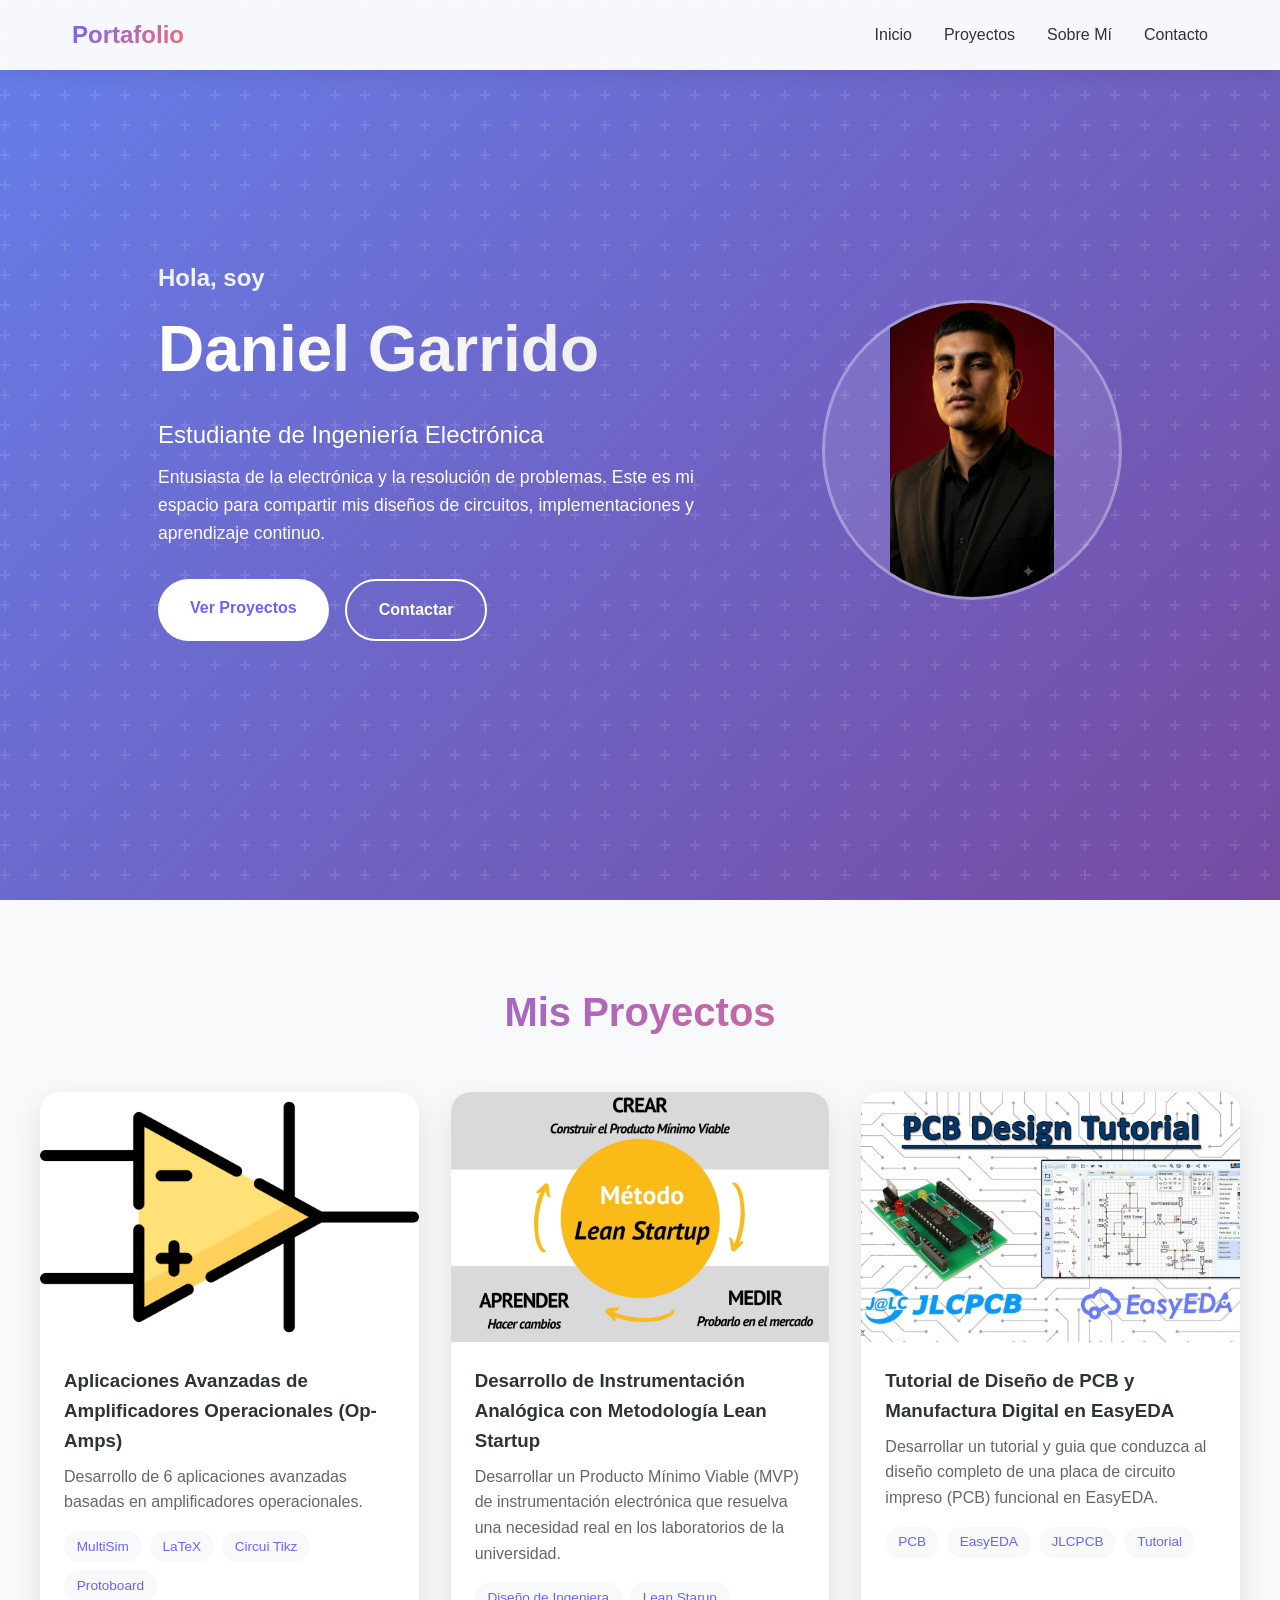
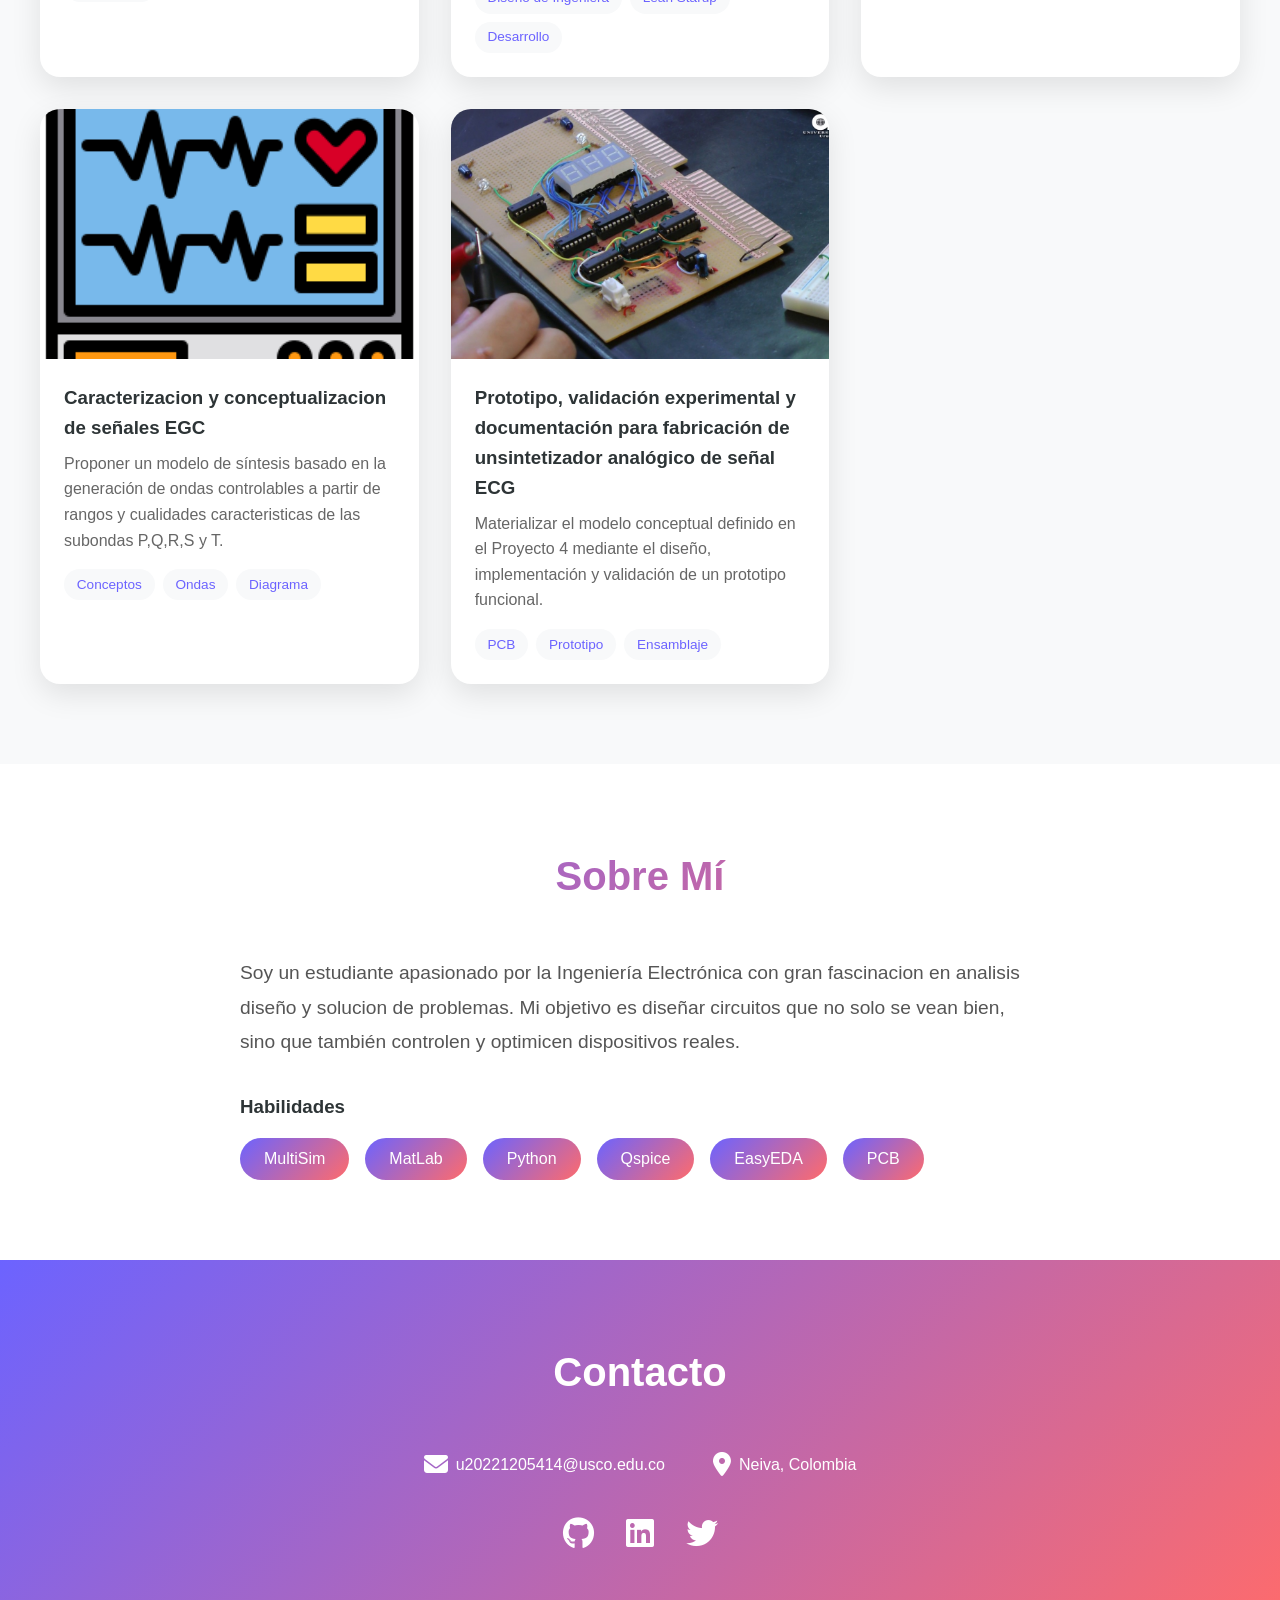
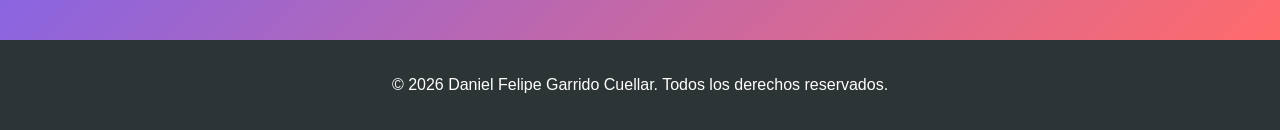
==== index.html @ 10501ffd "Update index.html" ====
<!DOCTYPE html>
<html lang="es">
<head>
    <meta charset="UTF-8">
    <meta name="viewport" content="width=device-width, initial-scale=1.0">
    <title>Mi Portafolio | Diseñador & Desarrollador</title>
    <link rel="stylesheet" href="styles.css">
    <link rel="stylesheet" href="https://cdnjs.cloudflare.com/ajax/libs/font-awesome/6.4.0/css/all.min.css">
</head>
<body>
    <!-- Navegación -->
    <nav class="navbar">
        <div class="nav-container">
            <a href="#" class="nav-logo">Portafolio</a>
            <ul class="nav-menu">
                <li><a href="#inicio">Inicio</a></li>
                <li><a href="#proyectos">Proyectos</a></li>
                <li><a href="#sobre-mi">Sobre Mí</a></li>
                <li><a href="#contacto">Contacto</a></li>
            </ul>
        </div>
    </nav>

    <!-- Hero Section -->
    <section id="inicio" class="hero">
        <div class="hero-content">
            <h1 class="hero-title">
                <span class="greeting">Hola, soy</span>
                <span class="name">Daniel Garrido</span>
            </h1>
            <p class="hero-subtitle">
                Estudiante de Ingeniería Electrónica
            </p>
            <p class="hero-description">
                Entusiasta de la electrónica y la resolución de problemas. 
                Este es mi espacio para compartir mis diseños de circuitos, implementaciones y aprendizaje continuo.
            </p>
            <div class="hero-buttons">
                <a href="#proyectos" class="btn btn-primary">Ver Proyectos</a>
                <a href="#contacto" class="btn btn-secondary">Contactar</a>
            </div>
        </div>
        <div class="hero-image">
            <div class="image-placeholder" style="overflow: hidden;">
                <img src="assets/img/yo.png" alt="Mi foto de perfil" style="width: 100%; height: 100%; object-fit: contain;">
            </div>
        </div>
    </section>

    <!-- Proyectos -->
    <section id="proyectos" class="projects">
        <h2 class="section-title">Mis Proyectos</h2>
        <div class="projects-grid" id="projectsGrid">
            <!-- Proyecto 1 -->
            <div class="project-card">
                <div class="project-image">
                    <img src="assets/img/1.png" alt="Proyecto 1">
                    <div class="project-overlay">
                        <a href="#" class="project-link">
                            <i class="fas fa-external-link-alt"></i> Ver Proyecto
                        </a>
                    </div>
                </div>
                <div class="project-info">
                    <h3>Aplicaciones Avanzadas de Amplificadores Operacionales (Op-Amps)</h3>
                    <p>Desarrollo de 6 aplicaciones avanzadas basadas en amplificadores operacionales.</p>
                    <div class="project-tags">
                        <span>MultiSim</span>
                        <span>LaTeX</span>
                        <span>Circui Tikz</span>
                        <span>Protoboard</span>
                    </div>
                </div>
            </div>

            <!-- Proyecto 2 -->
            <div class="project-card">
                <div class="project-image">
                    <img src="assets/img/Infografía-fases-metodología-Lean-Startup.jpg" alt="Proyecto 2">
                    <div class="project-overlay">
                        <a href="#" class="project-link">
                            <i class="fas fa-external-link-alt"></i> Ver Proyecto
                        </a>
                    </div>
                </div>
                <div class="project-info">
                    <h3>Desarrollo de Instrumentación Analógica con Metodología Lean Startup</h3>
                    <p>Desarrollar un Producto Mínimo Viable (MVP) de instrumentación electrónica que resuelva 
                        una necesidad real en los laboratorios de la universidad.</p>
                    <div class="project-tags">
                        <span>Diseño de Ingeniera</span>
                        <span>Lean Starup</span>
                        <span>Desarrollo</span>
                    </div>
                </div>
            </div>

            <!-- Proyecto 3 -->
            <div class="project-card">
                <div class="project-image">
                    <img src="assets/img/bsyBauyhPTgZOYhM73vVDZG7pu7goS31K8wdDaar.jpg" alt="Proyecto 3">
                    <div class="project-overlay">
                        <a href="#" class="project-link">
                            <i class="fas fa-external-link-alt"></i> Ver Proyecto
                        </a>
                    </div>
                </div>
                <div class="project-info">
                    <h3>Tutorial de Diseño de PCB y Manufactura Digital en EasyEDA</h3>
                    <p>Desarrollar un tutorial y guia que conduzca al diseño
                        completo de una placa de circuito impreso (PCB) funcional en EasyEDA.</p>
                    <div class="project-tags">
                        <span>PCB</span>
                        <span>EasyEDA</span>
                        <span>JLCPCB</span>
                        <span>Tutorial</span>
                    </div>
                </div>
            </div>

            <!-- Proyecto 4 -->
            <div class="project-card">
                <div class="project-image">
                    <img src="assets/img/4.png" alt="Proyecto 4">
                    <div class="project-overlay">
                        <a href="#" class="project-link">
                            <i class="fas fa-external-link-alt"></i> Ver Proyecto
                        </a>
                    </div>
                </div>
                <div class="project-info">
                    <h3>Caracterizacion y conceptualizacion de señales EGC</h3>
                    <p>Proponer un modelo de síntesis basado en la generación de ondas controlables
                    a partir de rangos y cualidades caracteristicas de las subondas P,Q,R,S y T.</p>
                    <div class="project-tags">
                        <span>Conceptos</span>
                        <span>Ondas</span>
                        <span>Diagrama</span>
                    </div>
                </div>
            </div>

            <!-- Proyecto 5 -->
            <div class="project-card">
                <div class="project-image">
                    <img src="assets/img/maxresdefault.jpg" alt="Proyecto 5">
                    <div class="project-overlay">
                        <a href="#" class="project-link">
                            <i class="fas fa-external-link-alt"></i> Ver Proyecto
                        </a>
                    </div>
                </div>
                <div class="project-info">
                    <h3>Prototipo, validación experimental y documentación para 
                        fabricación de unsintetizador analógico de señal ECG</h3>
                    <p>Materializar el modelo conceptual definido en el Proyecto 4 mediante el 
                        diseño, implementación y validación de un prototipo funcional.</p>
                    <div class="project-tags">
                        <span>PCB</span>
                        <span>Prototipo</span>
                        <span>Ensamblaje</span>
                    </div>
                </div>
            </div>
            
        </div>
    </section>

    <!-- Sobre Mí -->
    <section id="sobre-mi" class="about">
        <h2 class="section-title">Sobre Mí</h2>
        <div class="about-content">
            <div class="about-text">
                <p>
                    Soy un estudiante apasionado por la Ingeniería Electrónica con gran fascinacion en analisis
                    diseño y solucion de problemas. Mi objetivo es diseñar circuitos que no solo se 
                    vean bien, sino que también controlen y optimicen dispositivos reales.
                </p>
                <div class="skills">
                    <h3>Habilidades</h3>
                    <div class="skill-tags">
                        <span>MultiSim</span>
                        <span>MatLab</span>
                        <span>Python</span>
                        <span>Qspice</span>
                        <span>EasyEDA</span>
                        <span>PCB</span>
                    </div>
                </div>
            </div>
        </div>
    </section>

    <!-- Contacto -->
    <section id="contacto" class="contact">
        <h2 class="section-title">Contacto</h2>
        <div class="contact-content">
            <div class="contact-info">
                <div class="contact-item">
                    <i class="fas fa-envelope"></i>
                    <span>u20221205414@usco.edu.co</span>
                </div>
                <div class="contact-item">
                    <i class="fas fa-map-marker-alt"></i>
                    <span>Neiva, Colombia</span>
                </div>
            </div>
            <div class="social-links">
                <a href="#" class="social-link"><i class="fab fa-github"></i></a>
                <a href="#" class="social-link"><i class="fab fa-linkedin"></i></a>
                <a href="#" class="social-link"><i class="fab fa-twitter"></i></a>
            </div>
        </div>
    </section>

    <!-- Footer -->
    <footer>
        <p>&copy; 2026 Daniel Felipe Garrido Cuellar. Todos los derechos reservados.</p>
    </footer>

    <script src="script.js"></script>
</body>
</html>
---- styles.css ----
* {
    margin: 0;
    padding: 0;
    box-sizing: border-box;
}

:root {
    --primary-color: #6c63ff;
    --secondary-color: #ff6b6b;
    --dark-color: #2d3436;
    --light-color: #f8f9fa;
    --gradient: linear-gradient(135deg, #6c63ff 0%, #ff6b6b 100%);
}

body {
    font-family: 'Segoe UI', Tahoma, Geneva, Verdana, sans-serif;
    line-height: 1.6;
    color: var(--dark-color);
    overflow-x: hidden;
}

/* Navegación */
.navbar {
    position: fixed;
    top: 0;
    width: 100%;
    background: rgba(255, 255, 255, 0.95);
    backdrop-filter: blur(10px);
    box-shadow: 0 2px 20px rgba(0, 0, 0, 0.1);
    z-index: 1000;
    transition: all 0.3s ease;
}

.nav-container {
    max-width: 1200px;
    margin: 0 auto;
    padding: 1rem 2rem;
    display: flex;
    justify-content: space-between;
    align-items: center;
}

.nav-logo {
    font-size: 1.5rem;
    font-weight: bold;
    background: var(--gradient);
    -webkit-background-clip: text;
    -webkit-text-fill-color: transparent;
    text-decoration: none;
}

.nav-menu {
    display: flex;
    list-style: none;
    gap: 2rem;
}

.nav-menu a {
    text-decoration: none;
    color: var(--dark-color);
    font-weight: 500;
    position: relative;
    transition: color 0.3s ease;
}

.nav-menu a::after {
    content: '';
    position: absolute;
    bottom: -5px;
    left: 0;
    width: 0;
    height: 2px;
    background: var(--gradient);
    transition: width 0.3s ease;
}

.nav-menu a:hover {
    color: var(--primary-color);
}

.nav-menu a:hover::after {
    width: 100%;
}

/* Hero Section */
.hero {
    min-height: 100vh;
    display: flex;
    align-items: center;
    justify-content: center;
    background: linear-gradient(135deg, #667eea 0%, #764ba2 100%);
    padding: 2rem;
    position: relative;
    overflow: hidden;
}

.hero::before {
    content: '';
    position: absolute;
    top: 0;
    left: 0;
    right: 0;
    bottom: 0;
    background: url("data:image/svg+xml,%3Csvg width='60' height='60' viewBox='0 0 60 60' xmlns='http://www.w3.org/2000/svg'%3E%3Cg fill='none' fill-rule='evenodd'%3E%3Cg fill='%23ffffff' fill-opacity='0.1'%3E%3Cpath d='M36 34v-4h-2v4h-4v2h4v4h2v-4h4v-2h-4zm0-30V0h-2v4h-4v2h4v4h2V6h4V4h-4zM6 34v-4H4v4H0v2h4v4h2v-4h4v-2H6zM6 4V0H4v4H0v2h4v4h2V6h4V4H6z'/%3E%3C/g%3E%3C/g%3E%3C/svg%3E");
}

.hero-content {
    color: white;
    max-width: 600px;
    position: relative;
    z-index: 1;
}

.hero-title {
    font-size: 4rem;
    margin-bottom: 1rem;
    animation: fadeInUp 1s ease;
}

.greeting {
    display: block;
    font-size: 1.5rem;
    opacity: 0.9;
}

.name {
    background: linear-gradient(to right, #fff, #f0f0f0);
    -webkit-background-clip: text;
    -webkit-text-fill-color: transparent;
    font-weight: bold;
}

.hero-subtitle {
    font-size: 1.5rem;
    margin-bottom: 0.5rem;
    animation: fadeInUp 1s ease 0.2s both;
}

.hero-description {
    font-size: 1.1rem;
    opacity: 0.9;
    margin-bottom: 2rem;
    animation: fadeInUp 1s ease 0.4s both;
}

.hero-buttons {
    display: flex;
    gap: 1rem;
    animation: fadeInUp 1s ease 0.6s both;
}

.btn {
    padding: 1rem 2rem;
    border-radius: 50px;
    text-decoration: none;
    font-weight: bold;
    transition: all 0.3s ease;
    position: relative;
    overflow: hidden;
}

.btn-primary {
    background: white;
    color: var(--primary-color);
}

.btn-primary:hover {
    transform: translateY(-3px);
    box-shadow: 0 10px 20px rgba(0, 0, 0, 0.2);
}

.btn-secondary {
    background: transparent;
    color: white;
    border: 2px solid white;
}

.btn-secondary:hover {
    background: white;
    color: var(--primary-color);
    transform: translateY(-3px);
}

.hero-image {
    margin-left: 4rem;
    position: relative;
    z-index: 1;
}

.image-placeholder {
    width: 300px;
    height: 300px;
    border-radius: 50%;
    background: rgba(255, 255, 255, 0.1);
    display: flex;
    align-items: center;
    justify-content: center;
    border: 3px solid rgba(255, 255, 255, 0.3);
    animation: float 3s ease-in-out infinite;
}

.image-placeholder i {
    font-size: 8rem;
    color: white;
    opacity: 0.9;
}

/* Secciones Generales */
section {
    padding: 5rem 2rem;
}

.section-title {
    text-align: center;
    font-size: 2.5rem;
    margin-bottom: 3rem;
    background: var(--gradient);
    -webkit-background-clip: text;
    -webkit-text-fill-color: transparent;
}

/* Proyectos */
.projects {
    background: var(--light-color);
}

.projects-grid {
    max-width: 1200px;
    margin: 0 auto;
    display: grid;
    grid-template-columns: repeat(auto-fit, minmax(350px, 1fr));
    gap: 2rem;
}

.project-card {
    background: white;
    border-radius: 20px;
    overflow: hidden;
    box-shadow: 0 10px 30px rgba(0, 0, 0, 0.1);
    transition: all 0.3s ease;
}

.project-card:hover {
    transform: translateY(-10px);
    box-shadow: 0 20px 40px rgba(0, 0, 0, 0.2);
}

.project-image {
    position: relative;
    overflow: hidden;
    height: 250px;
}

.project-image img {
    width: 100%;
    height: 100%;
    object-fit: cover;
    transition: transform 0.5s ease;
}

.project-card:hover .project-image img {
    transform: scale(1.1);
}

.project-overlay {
    position: absolute;
    top: 0;
    left: 0;
    right: 0;
    bottom: 0;
    background: rgba(108, 99, 255, 0.9);
    display: flex;
    align-items: center;
    justify-content: center;
    opacity: 0;
    transition: opacity 0.3s ease;
}

.project-card:hover .project-overlay {
    opacity: 1;
}

.project-link {
    color: white;
    text-decoration: none;
    font-weight: bold;
    padding: 0.5rem 1rem;
    border: 2px solid white;
    border-radius: 5px;
    transition: all 0.3s ease;
}

.project-link:hover {
    background: white;
    color: var(--primary-color);
}

.project-info {
    padding: 1.5rem;
}

.project-info h3 {
    margin-bottom: 0.5rem;
    color: var(--dark-color);
}

.project-info p {
    color: #666;
    margin-bottom: 1rem;
}

.project-tags {
    display: flex;
    flex-wrap: wrap;
    gap: 0.5rem;
}

.project-tags span {
    background: var(--light-color);
    padding: 0.3rem 0.8rem;
    border-radius: 20px;
    font-size: 0.85rem;
    color: var(--primary-color);
}

/* Sobre Mí */
.about-content {
    max-width: 800px;
    margin: 0 auto;
}

.about-text p {
    font-size: 1.2rem;
    line-height: 1.8;
    color: #555;
    margin-bottom: 2rem;
}

.skills h3 {
    margin-bottom: 1rem;
    color: var(--dark-color);
}

.skill-tags {
    display: flex;
    flex-wrap: wrap;
    gap: 1rem;
}

.skill-tags span {
    background: var(--gradient);
    color: white;
    padding: 0.5rem 1.5rem;
    border-radius: 25px;
    font-weight: 500;
    transition: transform 0.3s ease;
}

.skill-tags span:hover {
    transform: scale(1.1);
}

/* Contacto */
.contact {
    background: var(--gradient);
    color: white;
}

.contact .section-title {
    -webkit-text-fill-color: white;
}

.contact-content {
    max-width: 600px;
    margin: 0 auto;
    text-align: center;
}

.contact-info {
    display: flex;
    justify-content: center;
    gap: 3rem;
    margin-bottom: 2rem;
}

.contact-item {
    display: flex;
    align-items: center;
    gap: 0.5rem;
}

.contact-item i {
    font-size: 1.5rem;
}

.social-links {
    display: flex;
    justify-content: center;
    gap: 2rem;
    margin-top: 2rem;
}

.social-link {
    color: white;
    font-size: 2rem;
    transition: all 0.3s ease;
}

.social-link:hover {
    transform: scale(1.2);
    color: var(--secondary-color);
}

/* Footer */
footer {
    text-align: center;
    padding: 2rem;
    background: var(--dark-color);
    color: white;
}

/* Animaciones */
@keyframes fadeInUp {
    from {
        opacity: 0;
        transform: translateY(30px);
    }
    to {
        opacity: 1;
        transform: translateY(0);
    }
}

@keyframes float {
    0%, 100% {
        transform: translateY(0);
    }
    50% {
        transform: translateY(-20px);
    }
}

/* Responsive */
@media (max-width: 768px) {
    .hero {
        flex-direction: column;
        text-align: center;
        padding-top: 6rem;
    }

    .hero-title {
        font-size: 3rem;
    }

    .hero-image {
        margin: 2rem 0 0 0;
    }

    .image-placeholder {
        width: 200px;
        height: 200px;
    }

    .image-placeholder i {
        font-size: 5rem;
    }

    .nav-menu {
        gap: 1rem;
    }

    .projects-grid {
        grid-template-columns: 1fr;
    }

    .contact-info {
        flex-direction: column;
        align-items: center;
        gap: 1rem;
    }
}
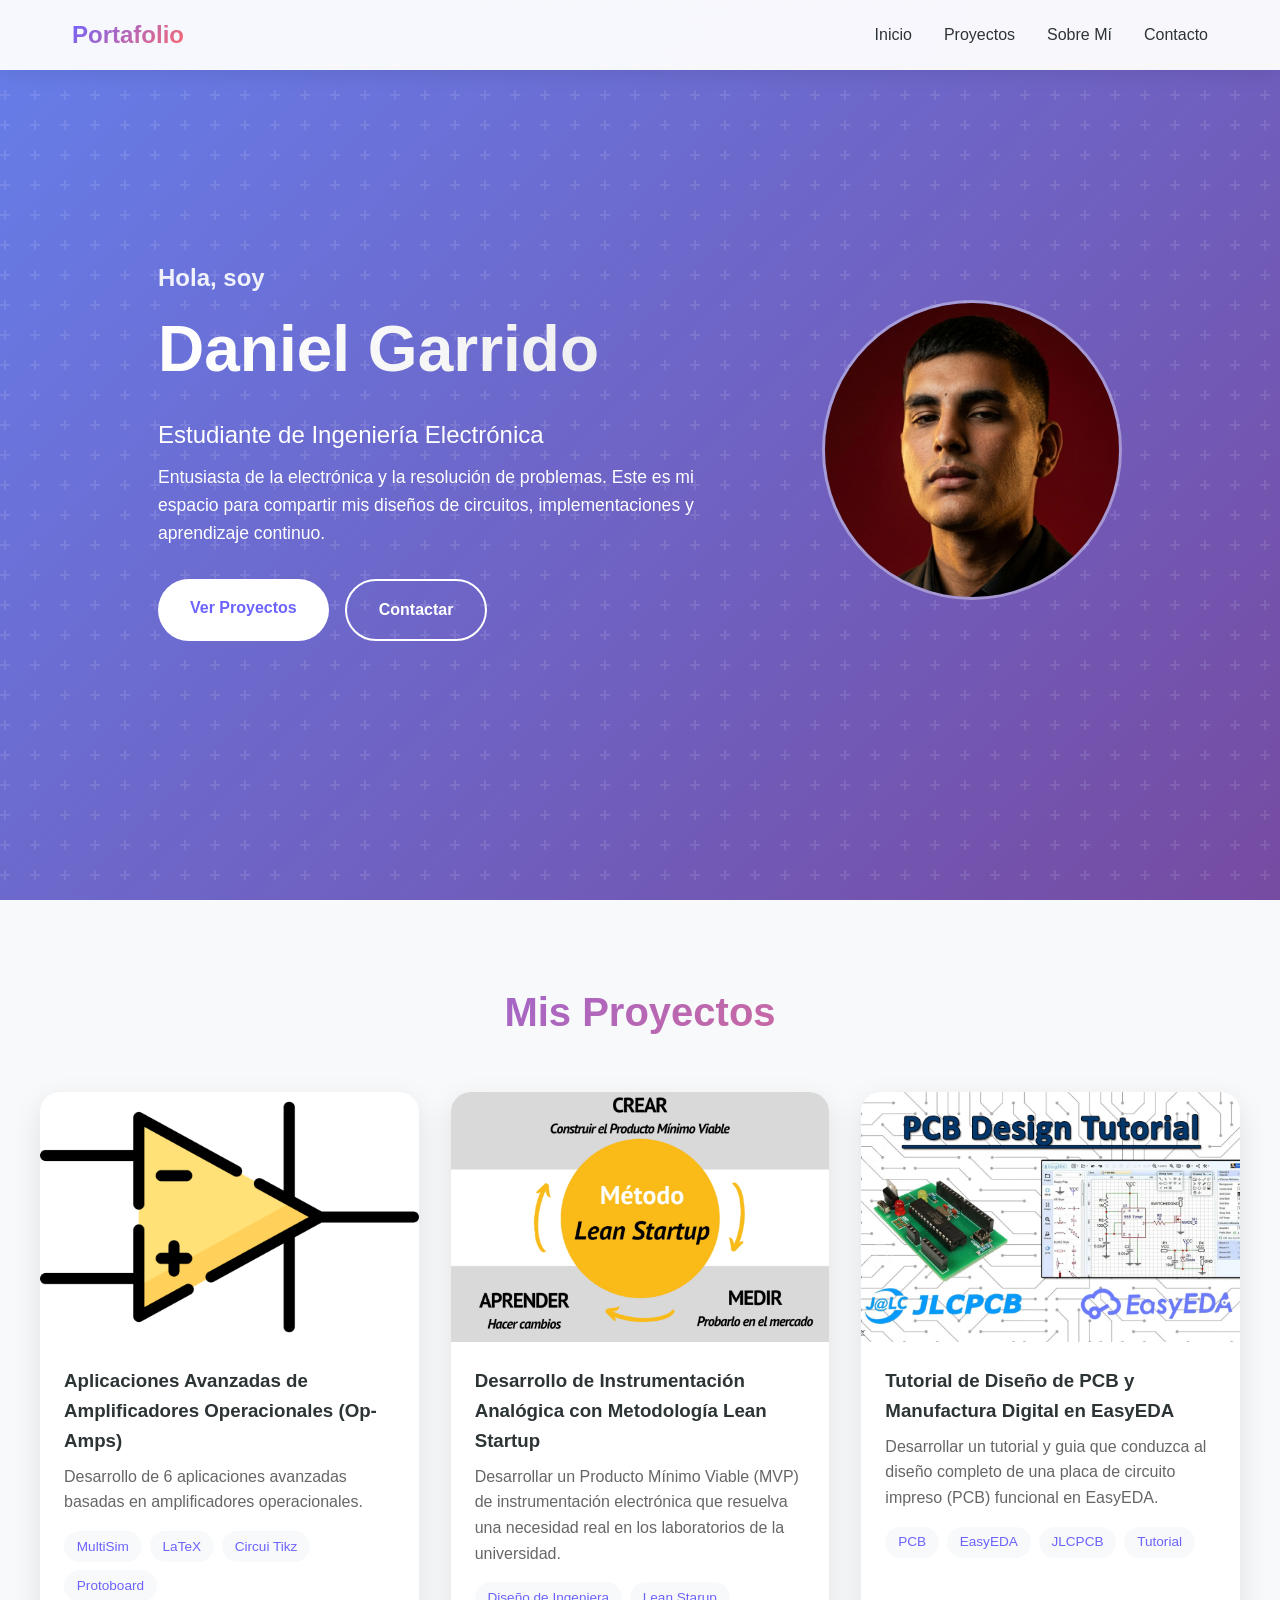
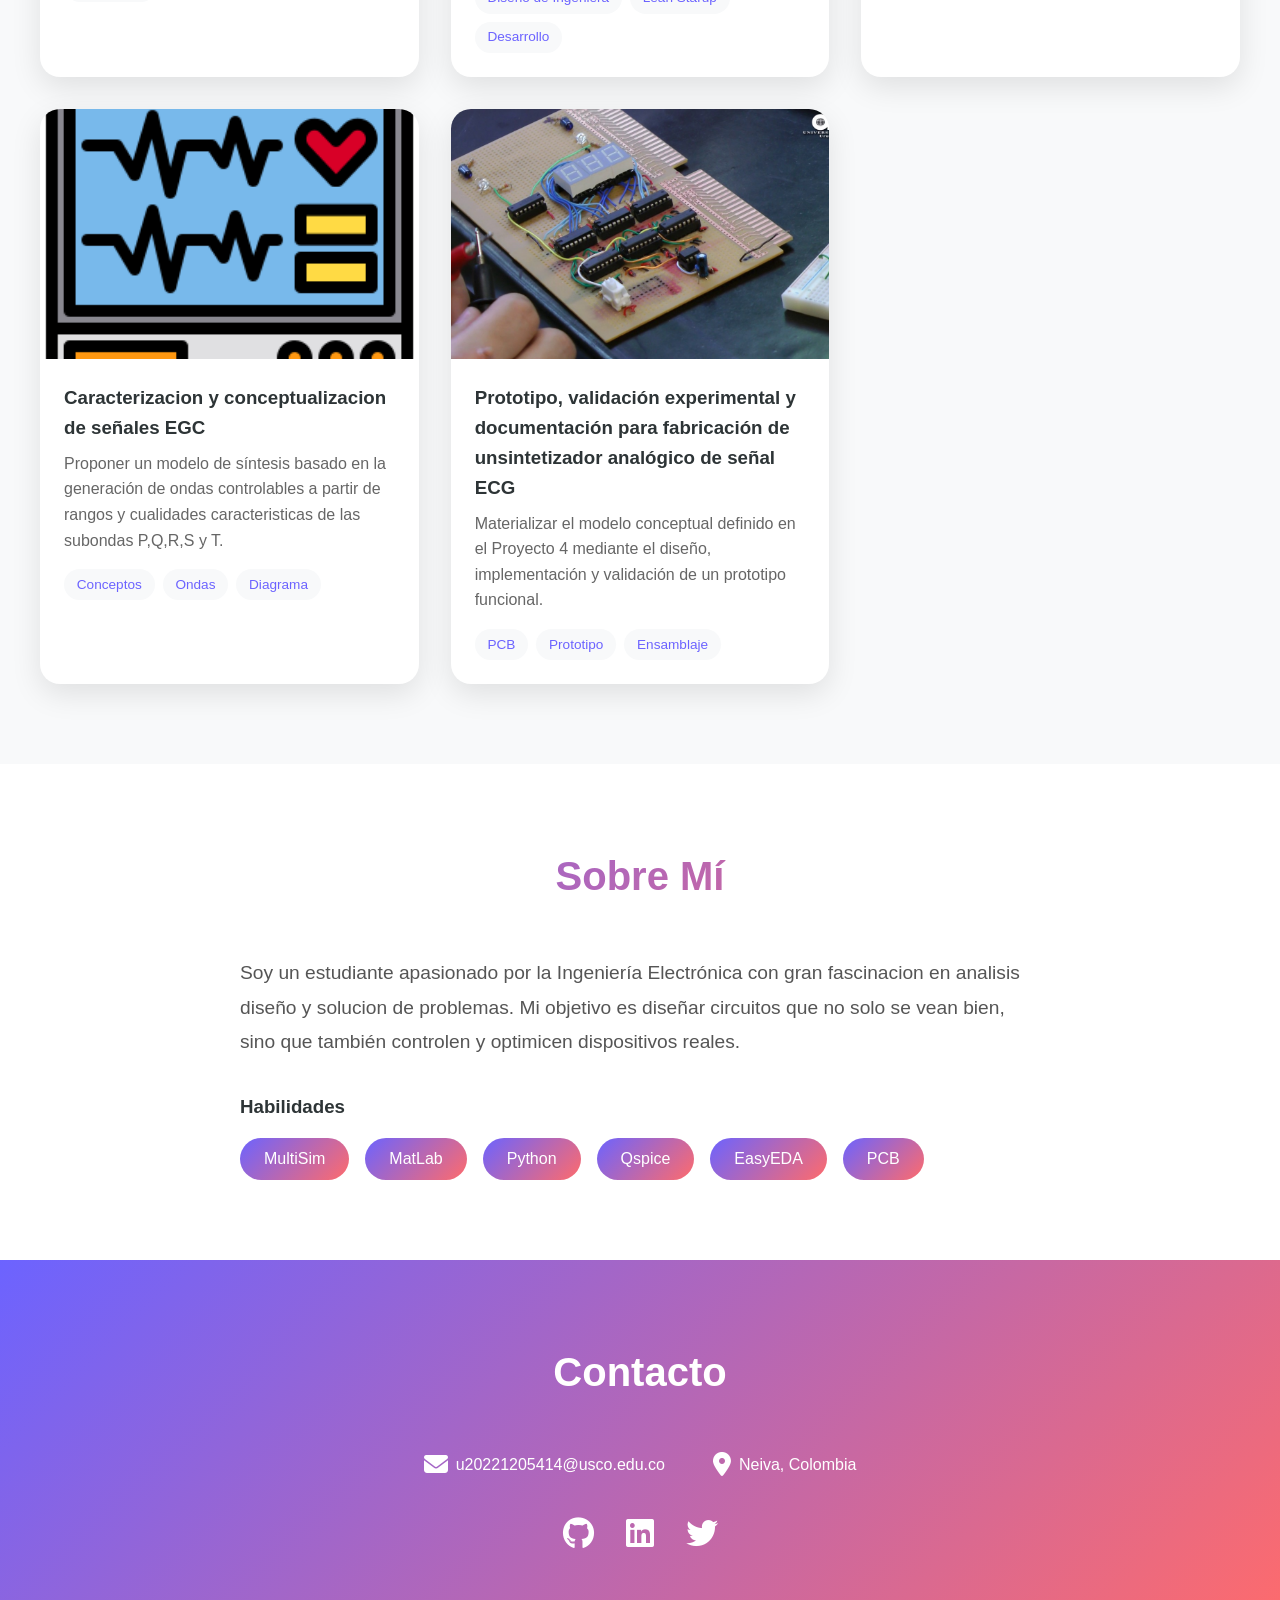
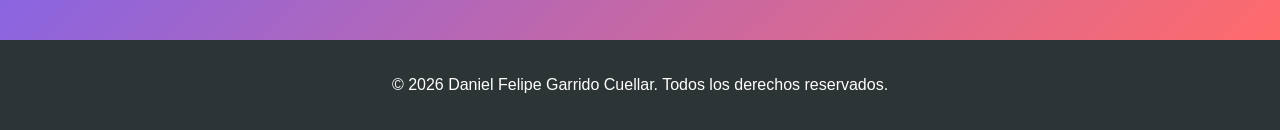
==== commit 2daf793a: "Update index.html" ====
--- a/index.html
+++ b/index.html
@@ -42,7 +42,7 @@
         </div>
         <div class="hero-image">
             <div class="image-placeholder" style="overflow: hidden;">
-                <img src="assets/img/yo.png" alt="Mi foto de perfil" style="width: 100%; height: 100%; object-fit: contain;">
+                <img src="assets/img/yo.png" alt="Mi foto de perfil" style="width: 100%; height: 100%; object-fit: cover; object-position: center top;">
             </div>
         </div>
     </section>
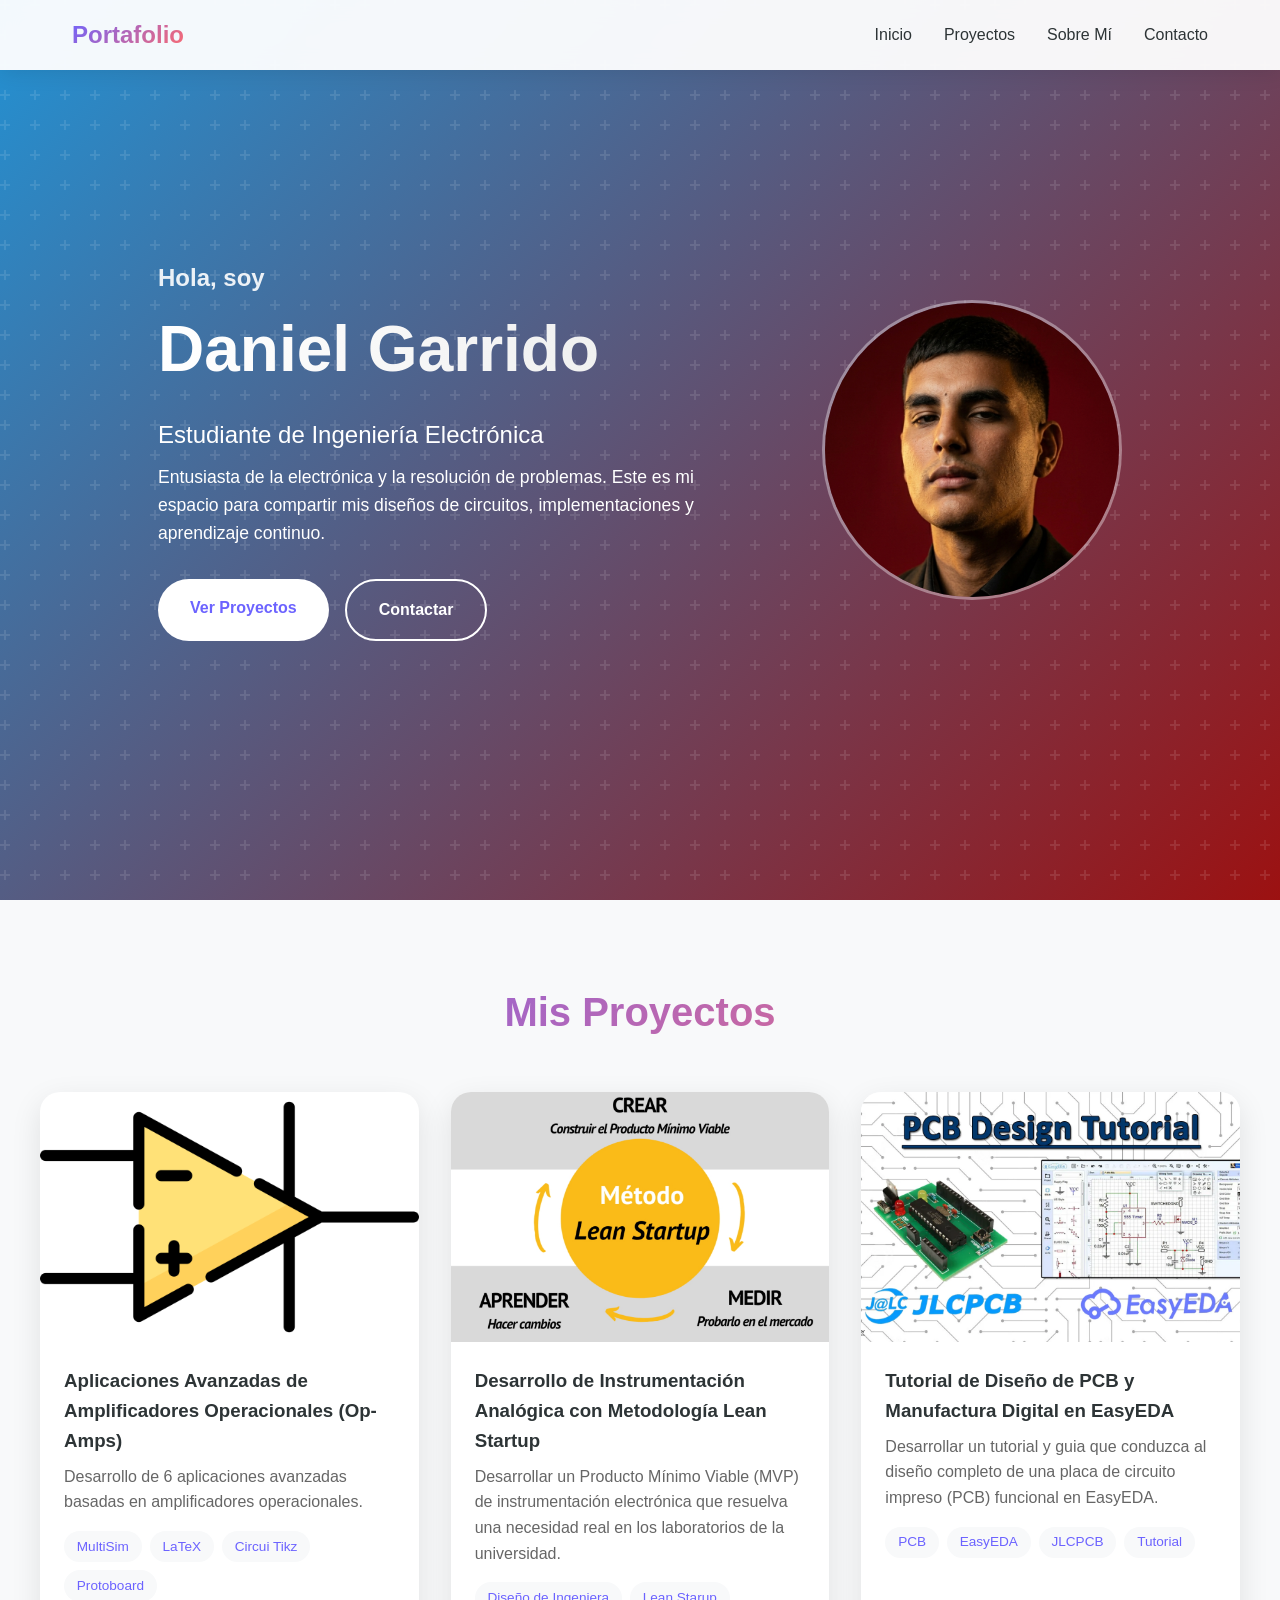
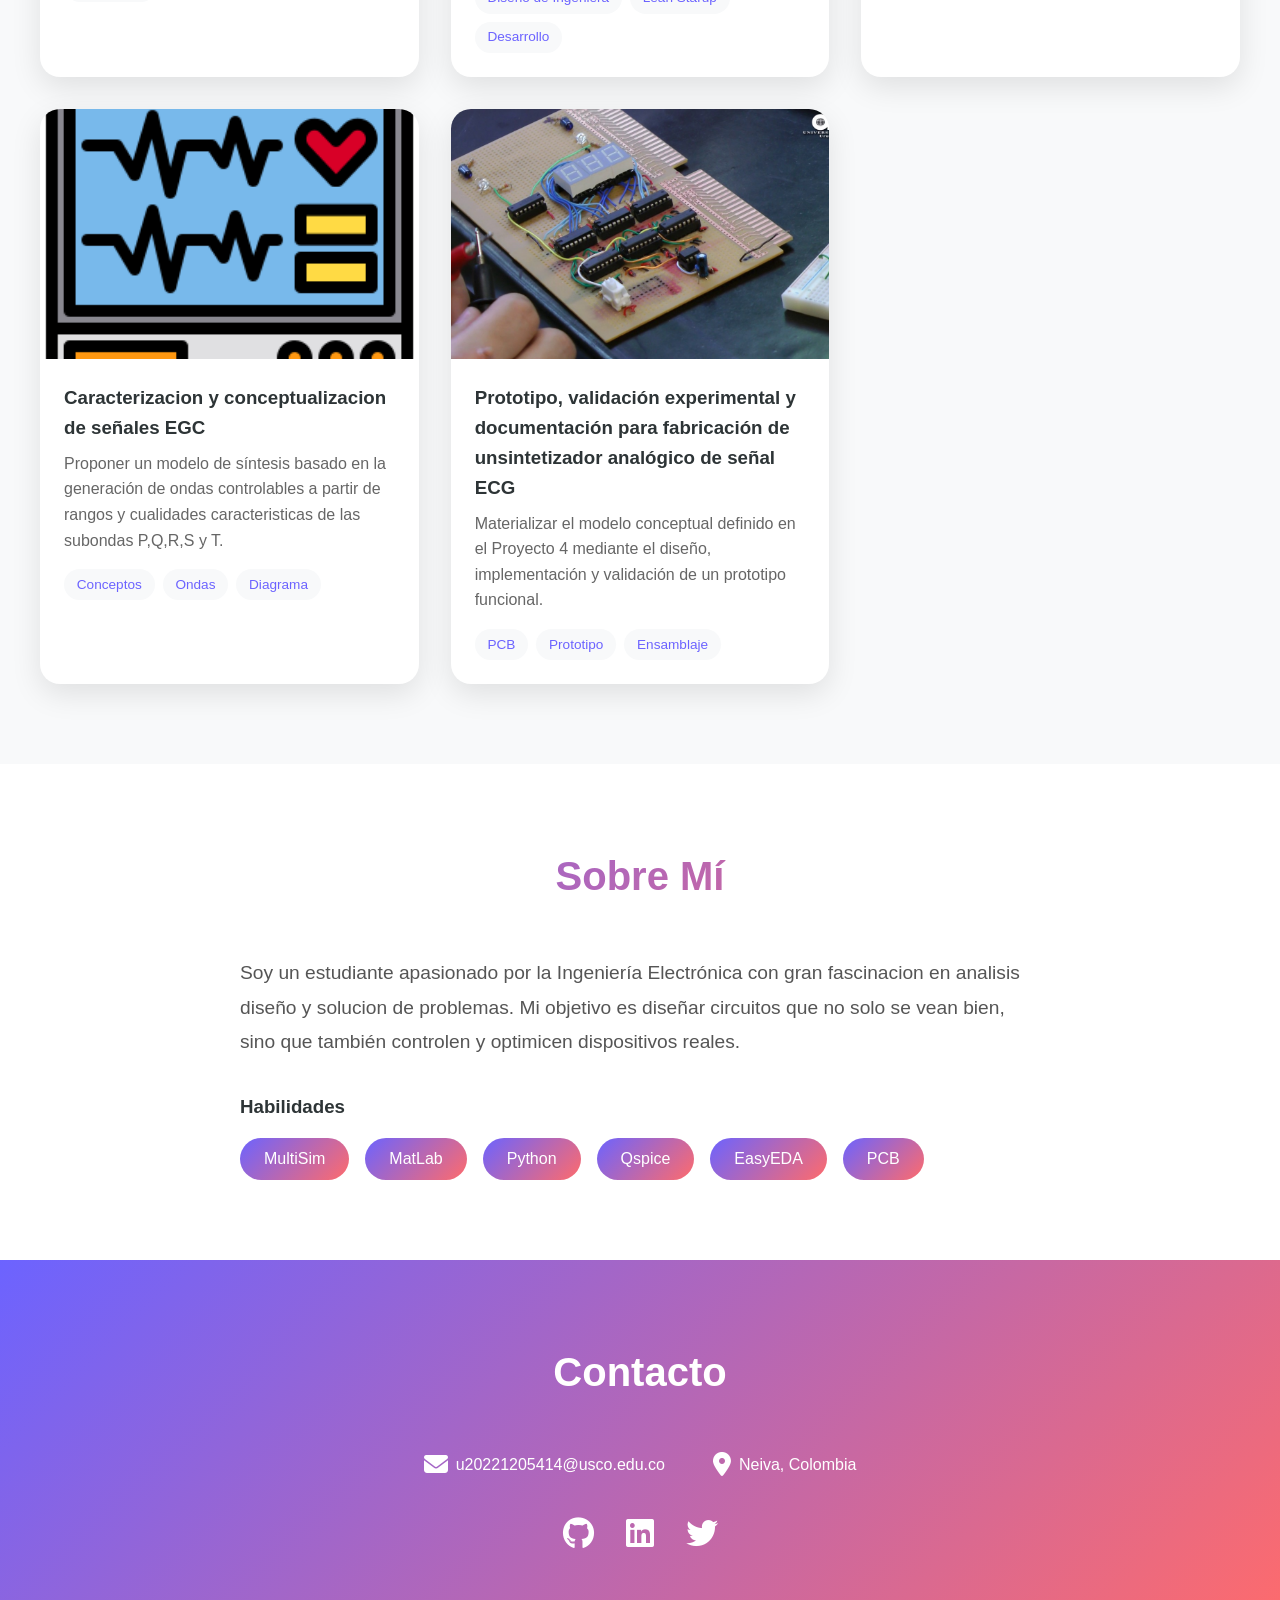
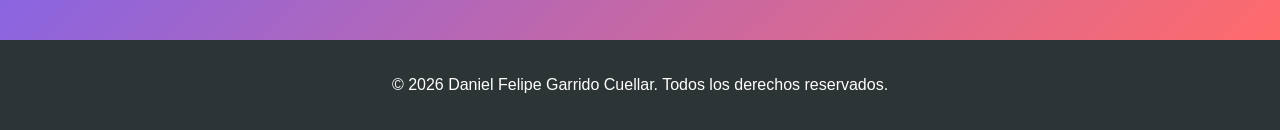
==== commit 0d2a9161: "Update index.html" ====
--- a/index.html
+++ b/index.html
@@ -56,7 +56,7 @@
                 <div class="project-image">
                     <img src="assets/img/1.png" alt="Proyecto 1">
                     <div class="project-overlay">
-                        <a href="#" class="project-link">
+                        <a href="#" class="Projects/Proyecto1.html">
                             <i class="fas fa-external-link-alt"></i> Ver Proyecto
                         </a>
                     </div>
--- a/styles.css
+++ b/styles.css
@@ -88,7 +88,7 @@
     display: flex;
     align-items: center;
     justify-content: center;
-    background: linear-gradient(135deg, #667eea 0%, #764ba2 100%);
+    background: linear-gradient(135deg, #2292D4 0%, #9C1111 100%);
     padding: 2rem;
     position: relative;
     overflow: hidden;
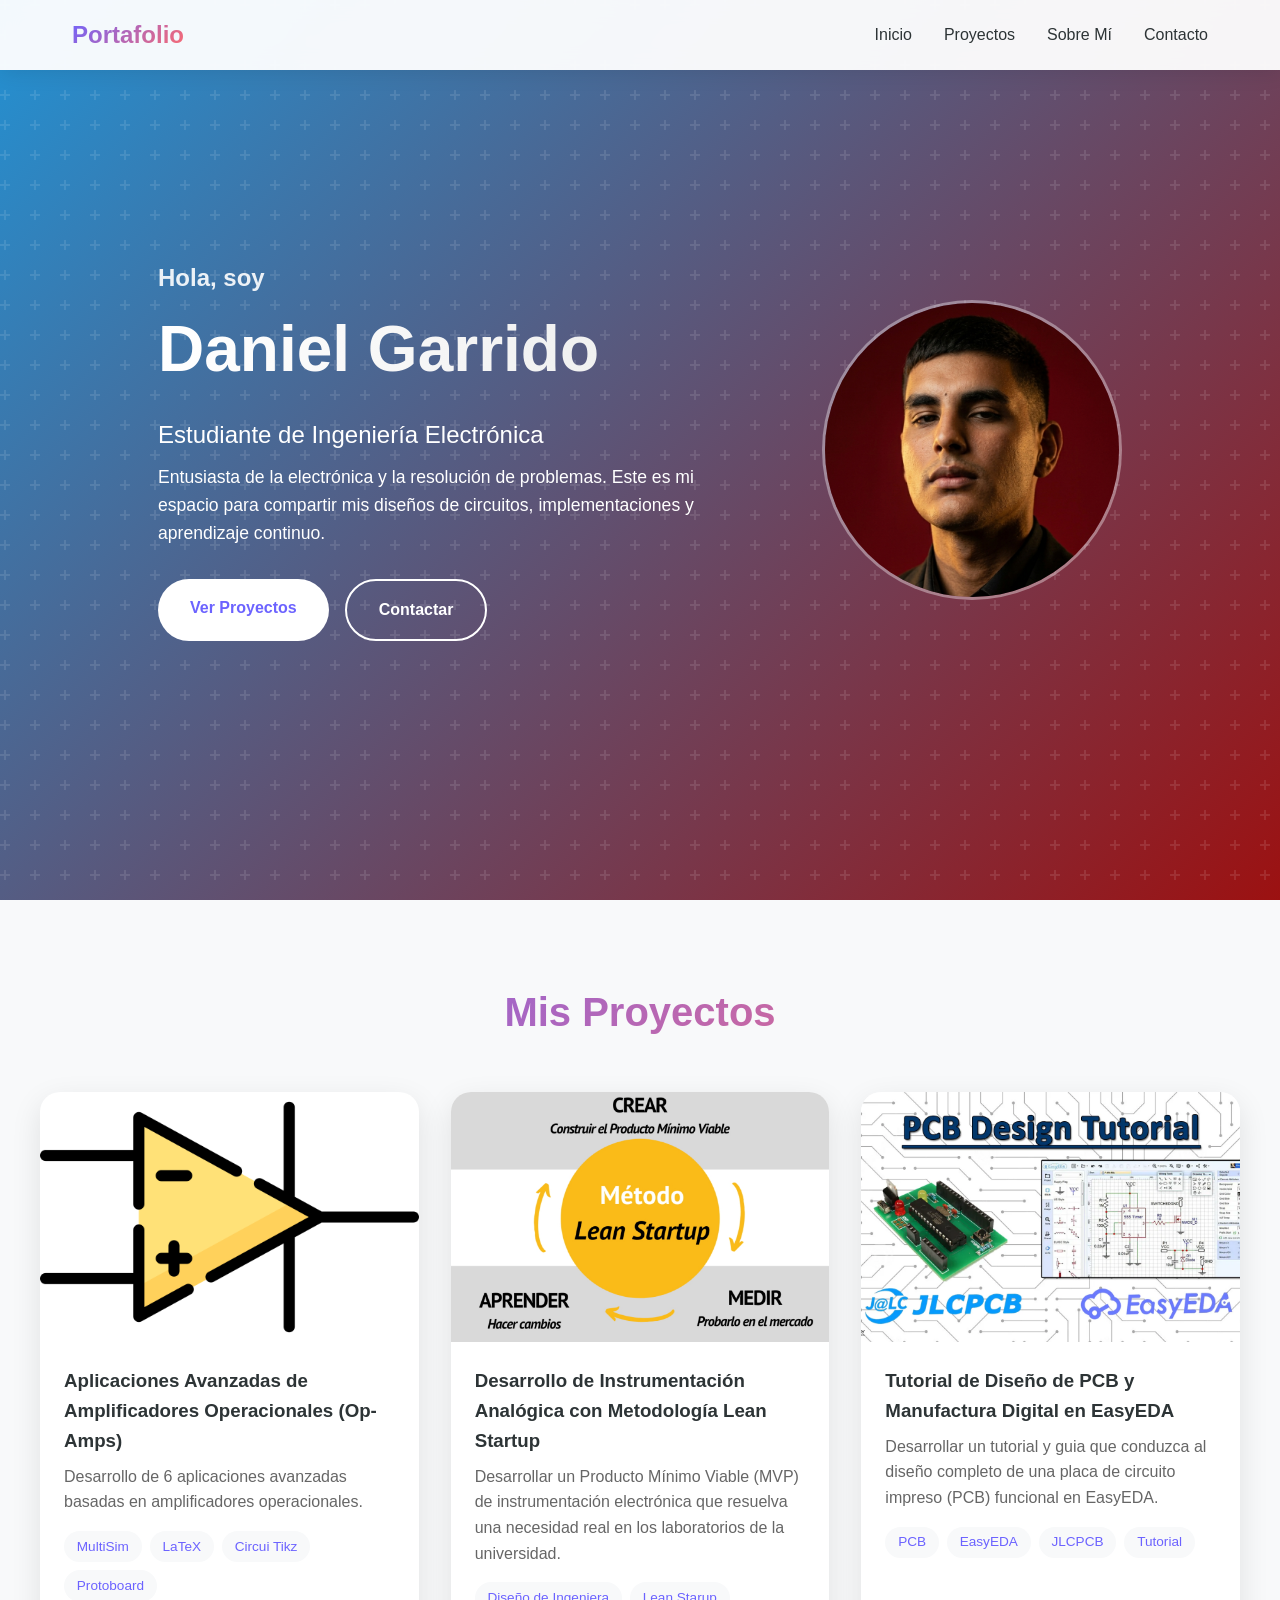
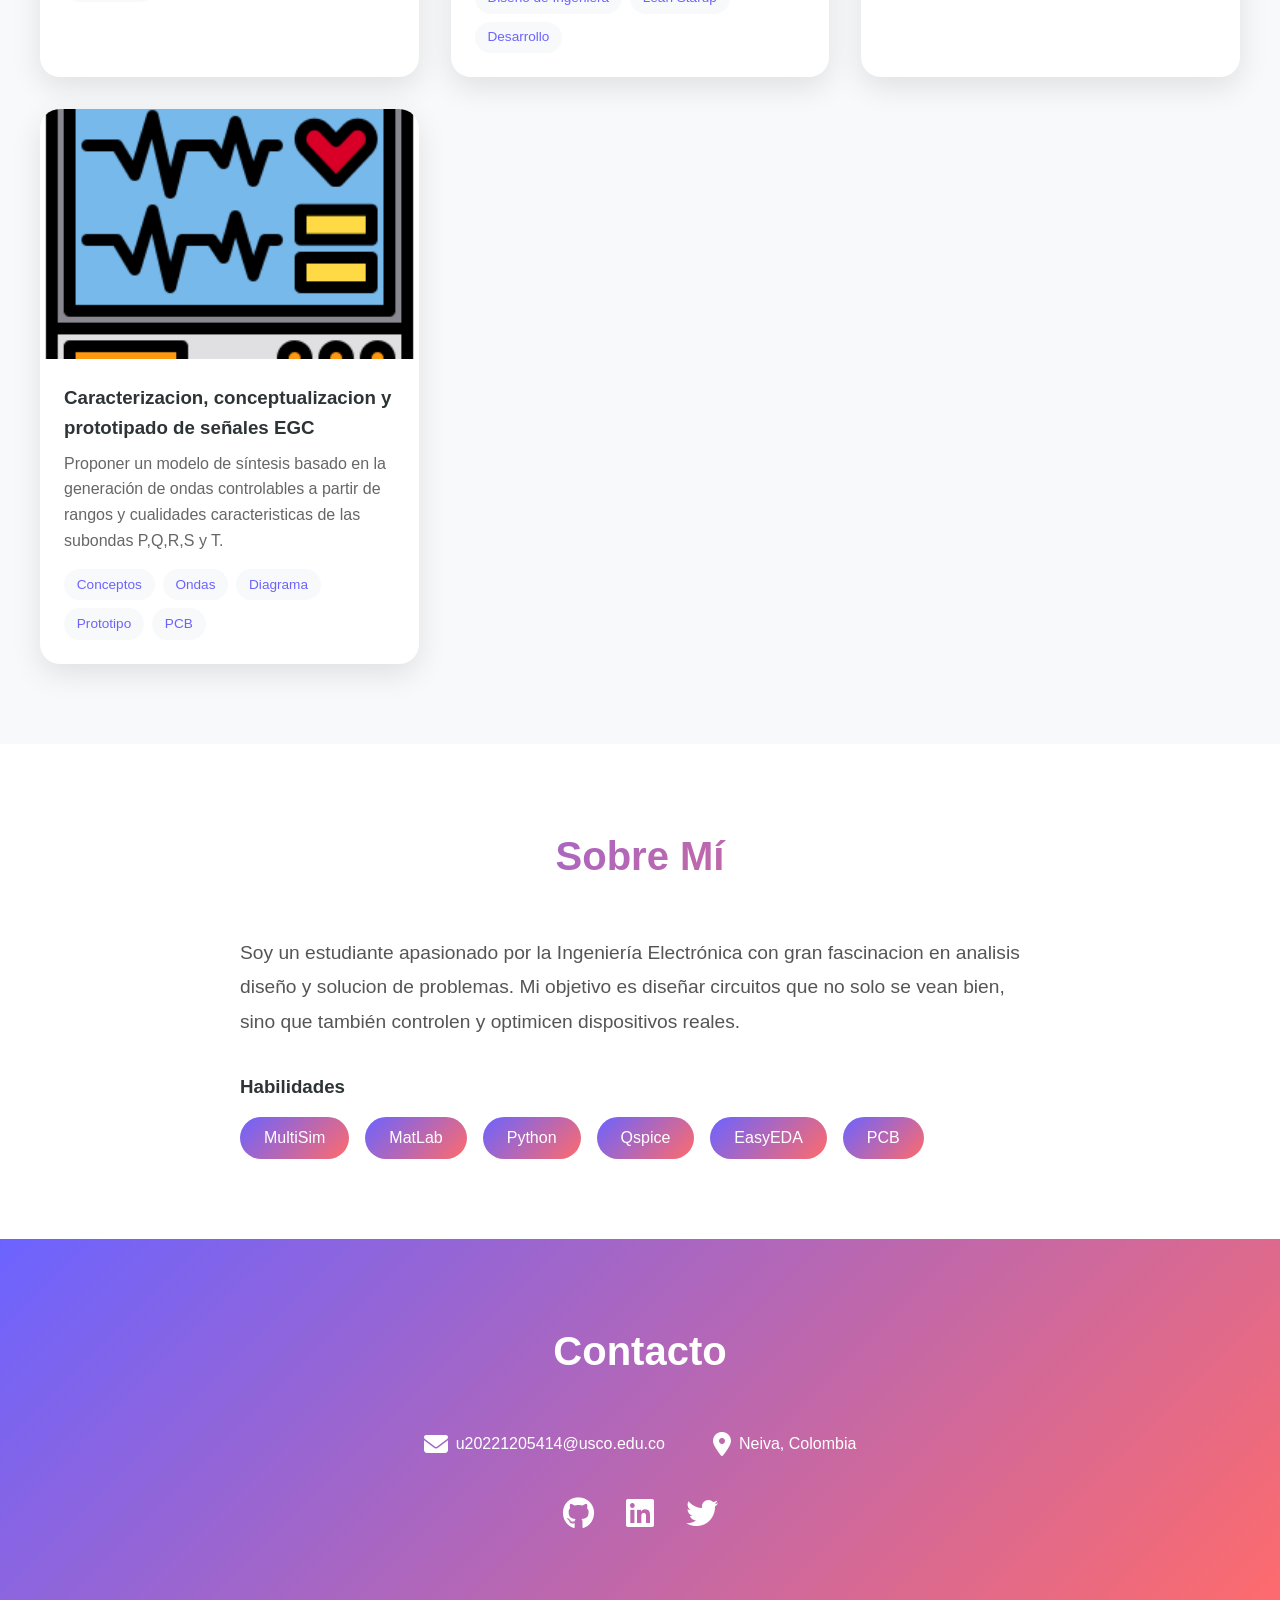
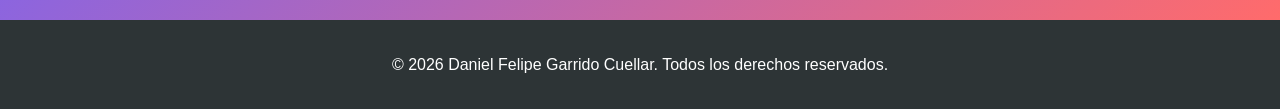
==== commit b904fac0: "Update index.html" ====
--- a/index.html
+++ b/index.html
@@ -129,36 +129,15 @@
                     </div>
                 </div>
                 <div class="project-info">
-                    <h3>Caracterizacion y conceptualizacion de señales EGC</h3>
+                    <h3>Caracterizacion, conceptualizacion y prototipado de señales EGC</h3>
                     <p>Proponer un modelo de síntesis basado en la generación de ondas controlables
                     a partir de rangos y cualidades caracteristicas de las subondas P,Q,R,S y T.</p>
                     <div class="project-tags">
                         <span>Conceptos</span>
                         <span>Ondas</span>
                         <span>Diagrama</span>
-                    </div>
-                </div>
-            </div>
-
-            <!-- Proyecto 5 -->
-            <div class="project-card">
-                <div class="project-image">
-                    <img src="assets/img/maxresdefault.jpg" alt="Proyecto 5">
-                    <div class="project-overlay">
-                        <a href="#" class="project-link">
-                            <i class="fas fa-external-link-alt"></i> Ver Proyecto
-                        </a>
-                    </div>
-                </div>
-                <div class="project-info">
-                    <h3>Prototipo, validación experimental y documentación para 
-                        fabricación de unsintetizador analógico de señal ECG</h3>
-                    <p>Materializar el modelo conceptual definido en el Proyecto 4 mediante el 
-                        diseño, implementación y validación de un prototipo funcional.</p>
-                    <div class="project-tags">
+                        <span>Prototipo</span>
                         <span>PCB</span>
-                        <span>Prototipo</span>
-                        <span>Ensamblaje</span>
                     </div>
                 </div>
             </div>
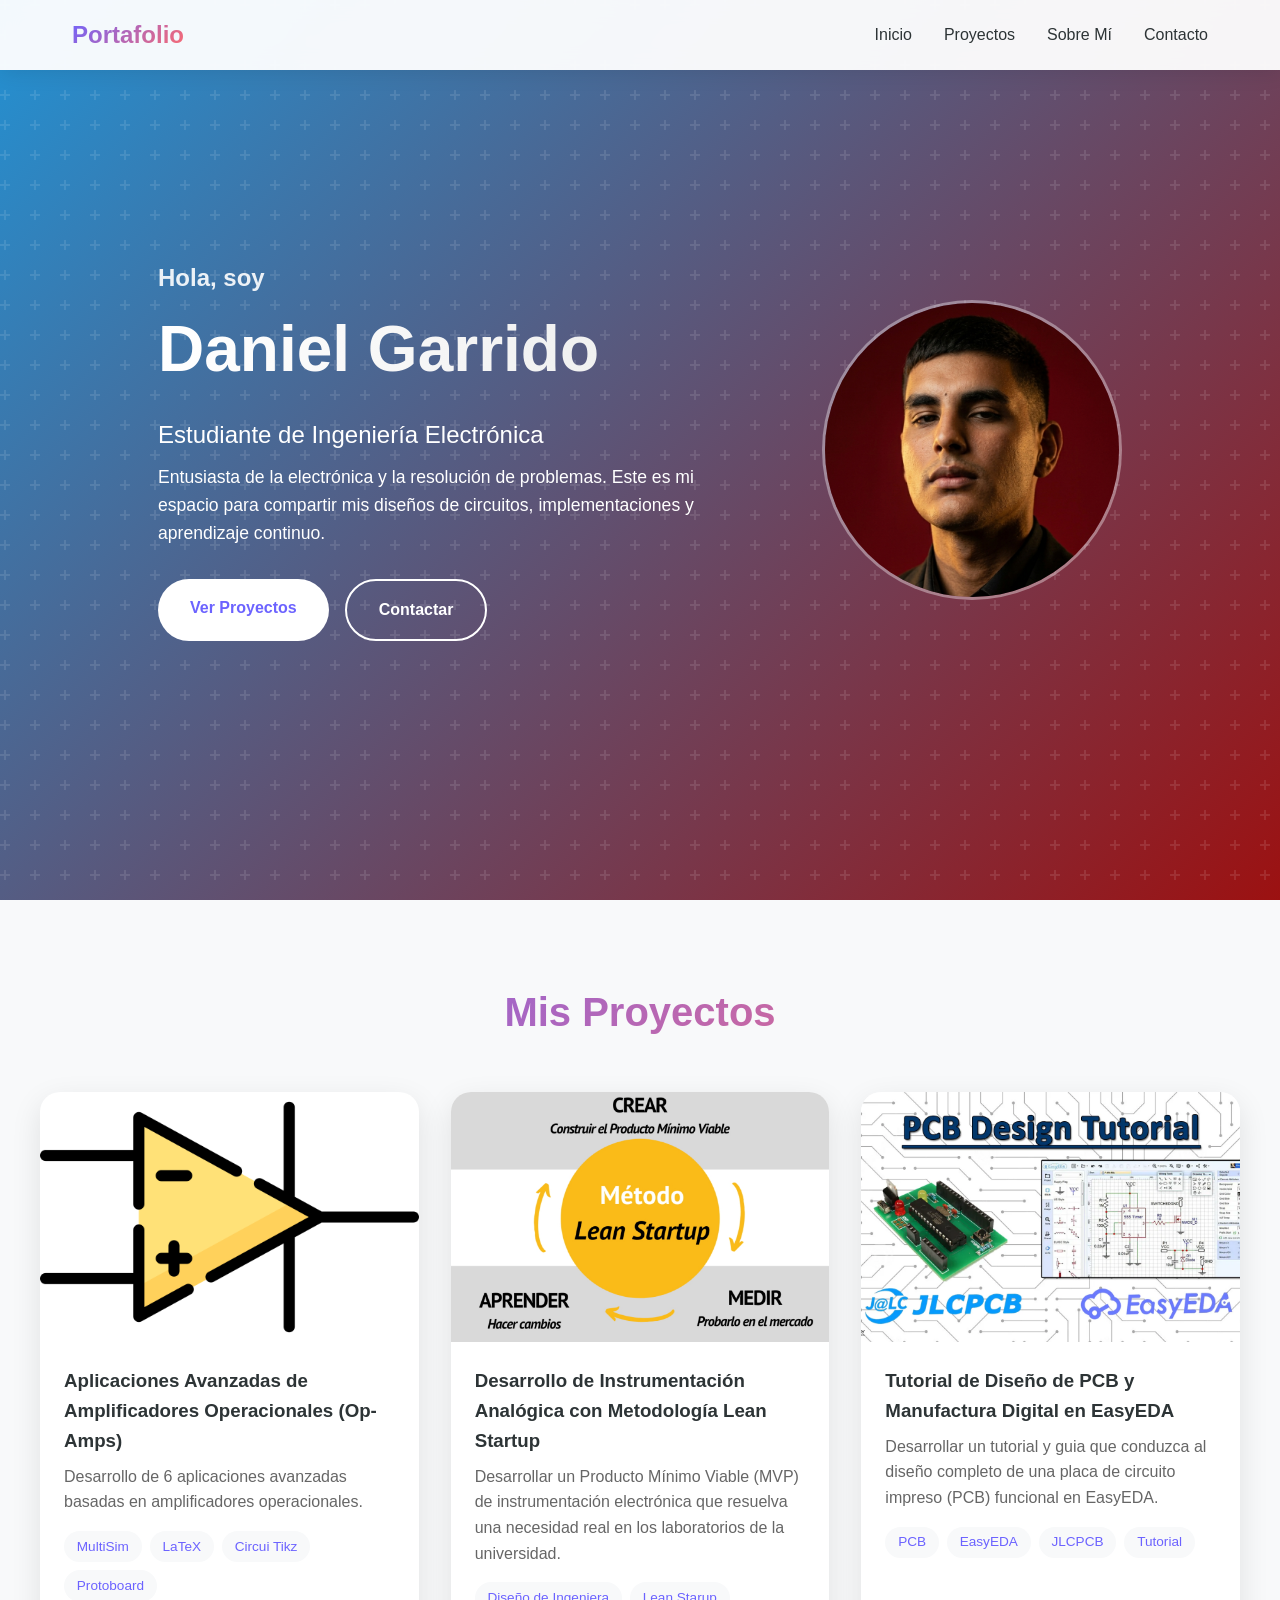
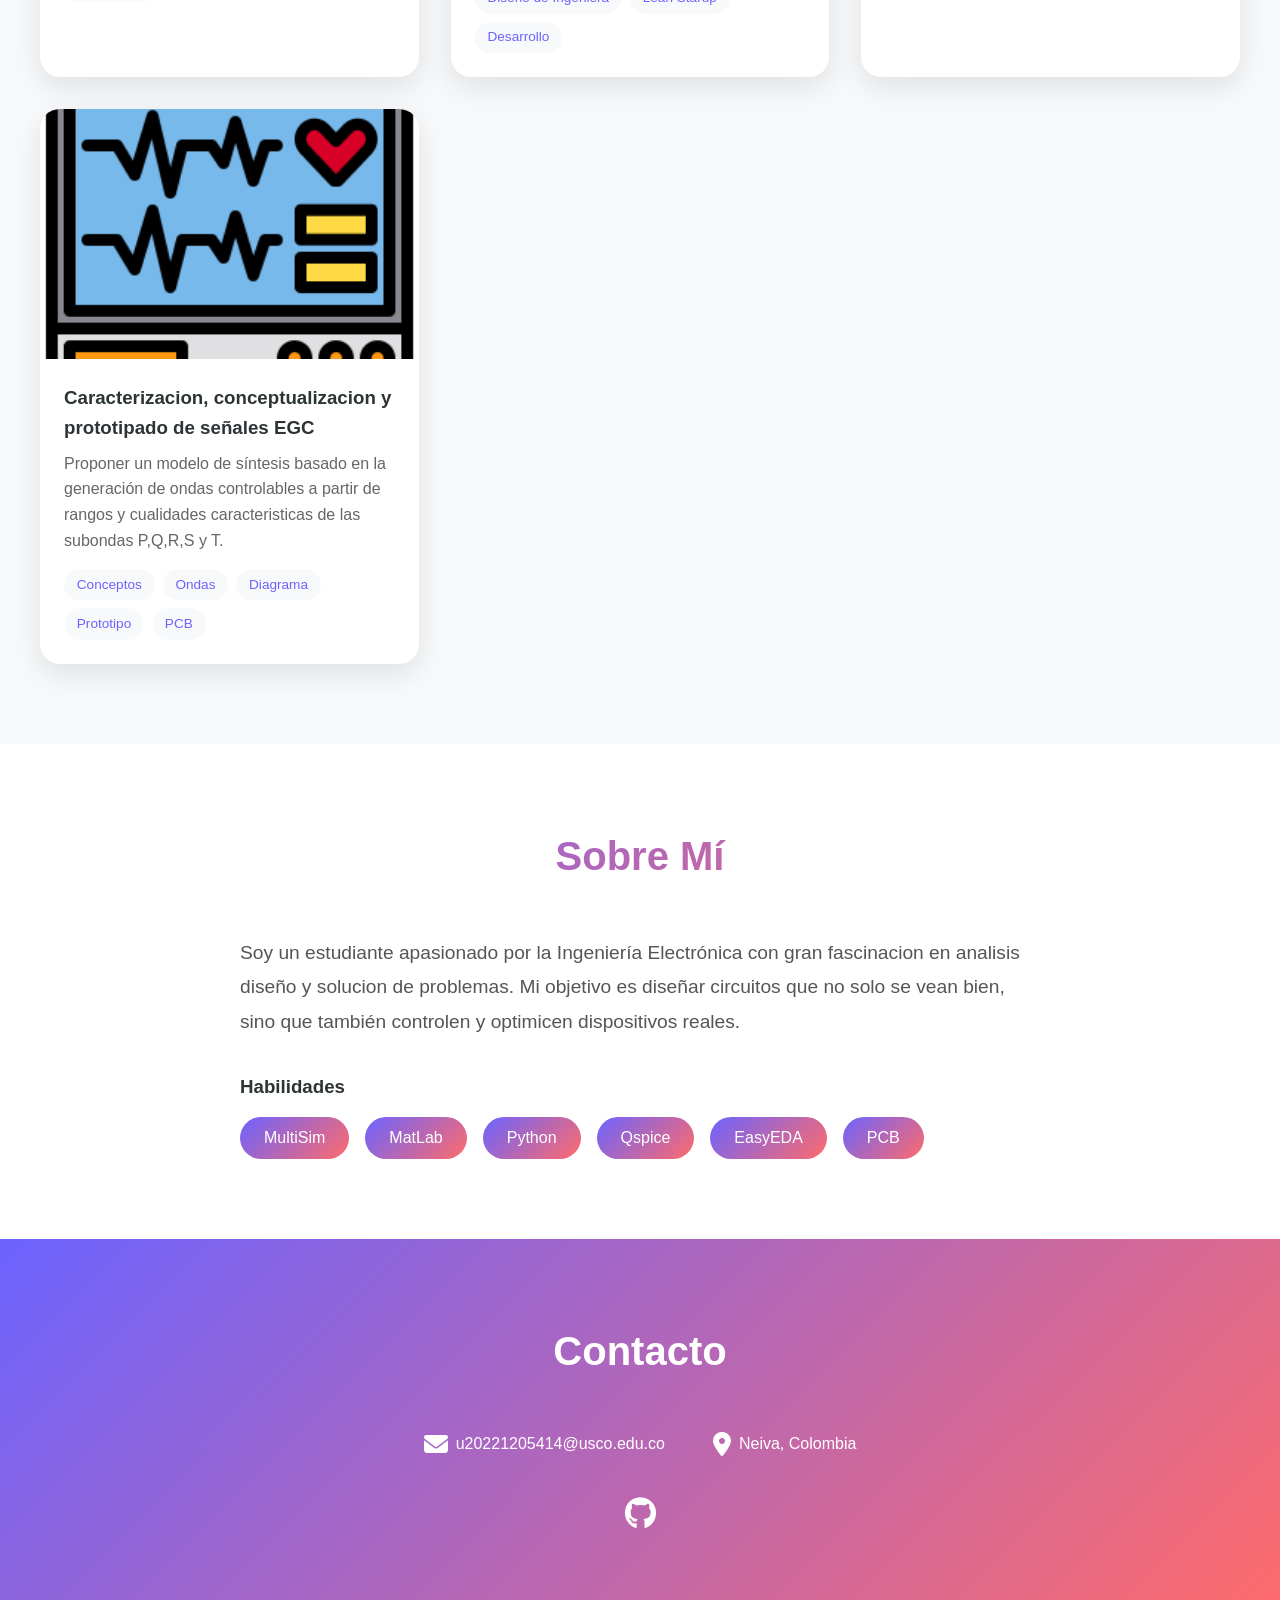
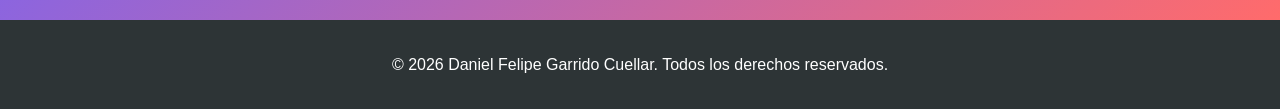
==== commit 6e5e4160: "Update index.html" ====
--- a/index.html
+++ b/index.html
@@ -56,7 +56,7 @@
                 <div class="project-image">
                     <img src="assets/img/1.png" alt="Proyecto 1">
                     <div class="project-overlay">
-                        <a href="#" class="Projects/Proyecto1.html">
+                        <a href="Projects/Proyecto1.html" class="Projects/Proyecto1.html">
                             <i class="fas fa-external-link-alt"></i> Ver Proyecto
                         </a>
                     </div>
@@ -78,7 +78,7 @@
                 <div class="project-image">
                     <img src="assets/img/Infografía-fases-metodología-Lean-Startup.jpg" alt="Proyecto 2">
                     <div class="project-overlay">
-                        <a href="#" class="project-link">
+                        <a href="Projects/Proyecto2.html" class="project-link">
                             <i class="fas fa-external-link-alt"></i> Ver Proyecto
                         </a>
                     </div>
@@ -100,7 +100,7 @@
                 <div class="project-image">
                     <img src="assets/img/bsyBauyhPTgZOYhM73vVDZG7pu7goS31K8wdDaar.jpg" alt="Proyecto 3">
                     <div class="project-overlay">
-                        <a href="#" class="project-link">
+                        <a href="Projects/Proyecto3.html" class="project-link">
                             <i class="fas fa-external-link-alt"></i> Ver Proyecto
                         </a>
                     </div>
@@ -123,7 +123,7 @@
                 <div class="project-image">
                     <img src="assets/img/4.png" alt="Proyecto 4">
                     <div class="project-overlay">
-                        <a href="#" class="project-link">
+                        <a href="Projects/Proyecto4.html" class="project-link">
                             <i class="fas fa-external-link-alt"></i> Ver Proyecto
                         </a>
                     </div>
@@ -185,9 +185,8 @@
                 </div>
             </div>
             <div class="social-links">
-                <a href="#" class="social-link"><i class="fab fa-github"></i></a>
-                <a href="#" class="social-link"><i class="fab fa-linkedin"></i></a>
-                <a href="#" class="social-link"><i class="fab fa-twitter"></i></a>
+                <a href="https://github.com/dagarrido1" class="social-link"><i class="fab fa-github"></i></a>
+
             </div>
         </div>
     </section>
